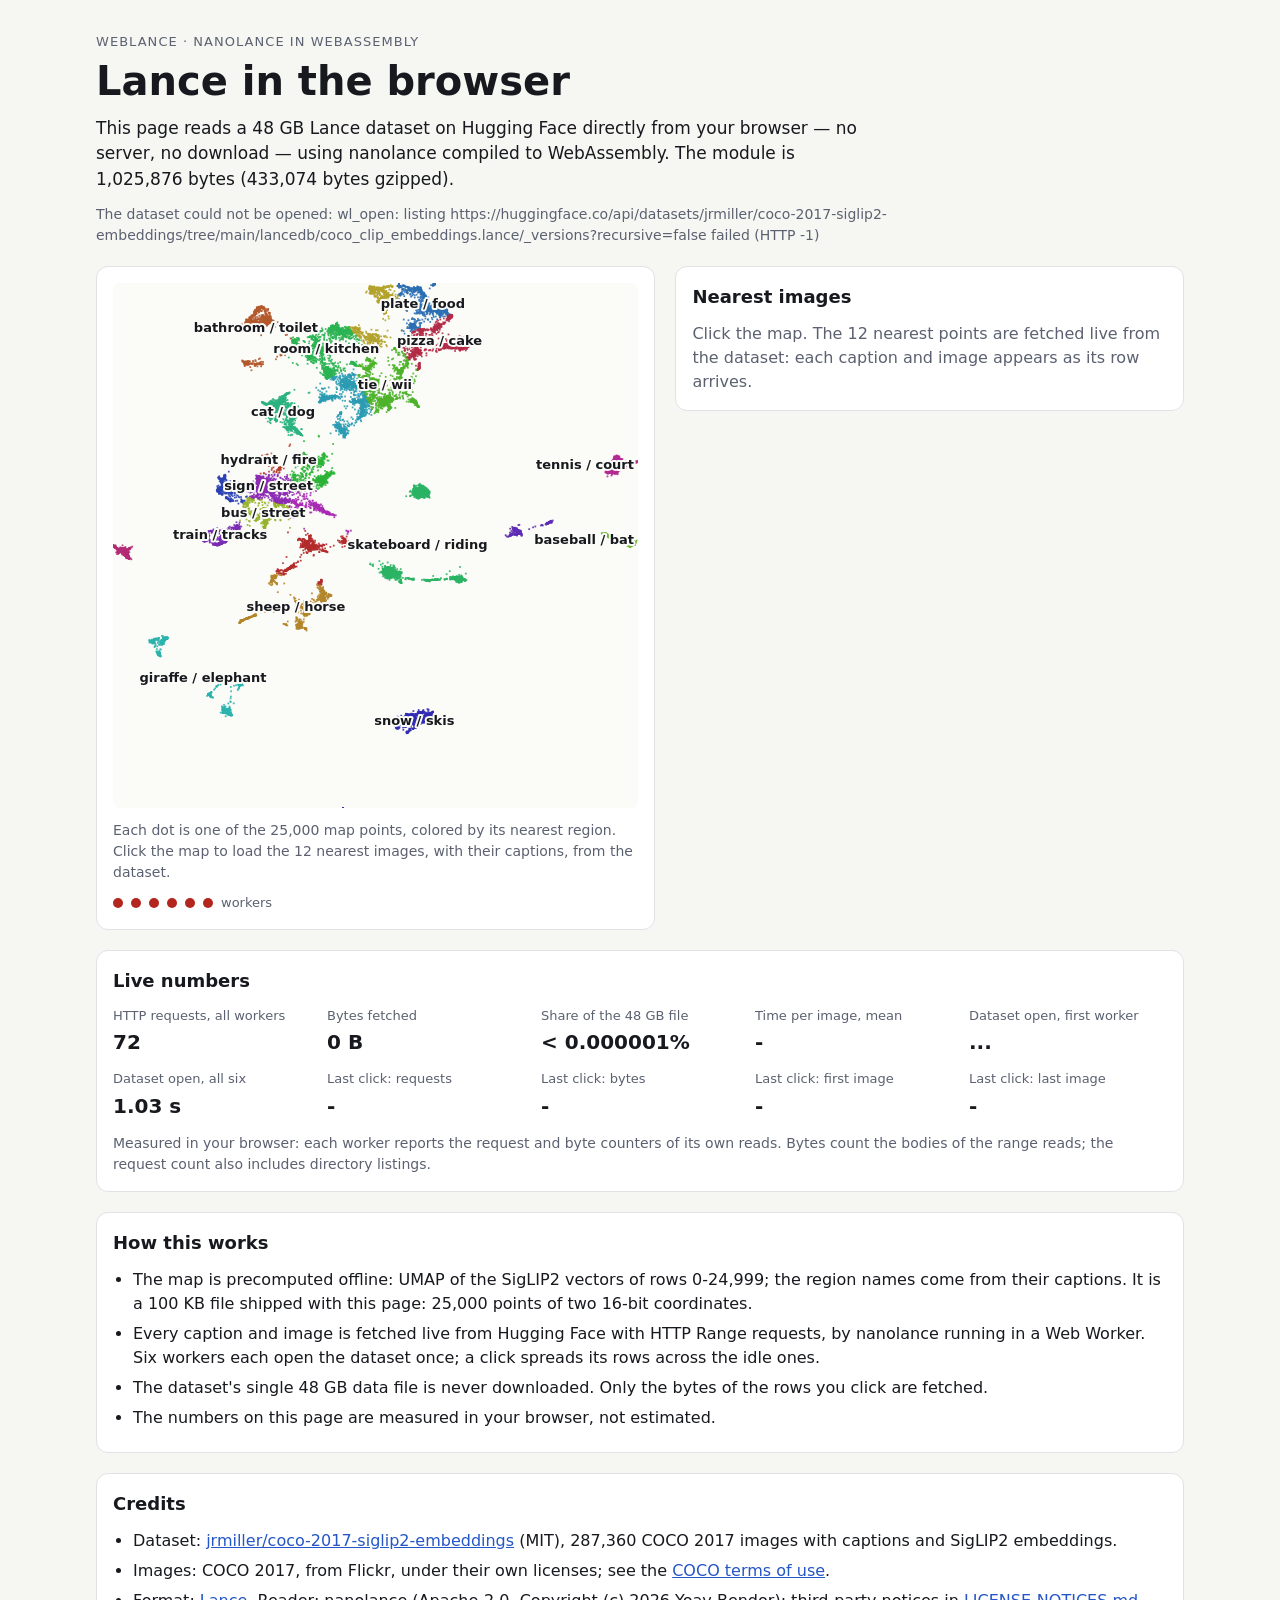
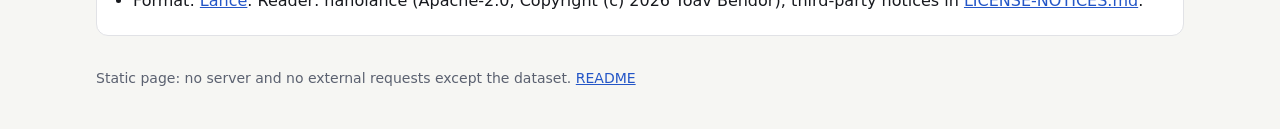
==== index.html @ 1dc1943f "Lance in the browser: a 48 GB Lance dataset on Hugging Face, read live by nanolance in WebAssembly A" ====
<!doctype html>
<html lang="en">
<head>
  <meta charset="utf-8">
  <meta name="viewport" content="width=device-width, initial-scale=1">
  <title>Lance in the browser</title>
  <meta name="description" content="Reads a 48 GB Lance dataset on Hugging Face from the browser, with no server and no download, using nanolance compiled to WebAssembly.">
  <link rel="icon" href="data:,">
  <link rel="stylesheet" href="style.css">
  <script src="app.js" defer></script>
</head>
<body>
  <header class="site">
    <div class="wrap">
      <p class="eyebrow">weblance &middot; nanolance in WebAssembly</p>
      <h1>Lance in the browser</h1>
      <p class="lede">This page reads a 48 GB Lance dataset on Hugging Face directly from your browser &mdash; no server, no download &mdash; using nanolance compiled to WebAssembly. The module is 1,025,876 bytes (433,074 bytes gzipped).</p>
      <p class="status" id="status" aria-live="polite">Starting...</p>
    </div>
  </header>

  <main class="wrap">
    <section class="grid">
      <div class="panel map-panel">
        <div class="map-wrap" id="map-wrap">
          <canvas id="map" role="img" aria-label="Scatter map of 25,000 COCO images placed by their image embeddings and colored by region. Click to load the nearest images."></canvas>
        </div>
        <p class="hint" id="hint">Loading the map...</p>
        <div class="pool" id="pool" aria-label="Worker pool"></div>
      </div>

      <div class="panel gallery-panel">
        <h2>Nearest images</h2>
        <div class="gallery" id="gallery">
          <p class="empty">Click the map. The 12 nearest points are fetched live from the dataset: each caption and image appears as its row arrives.</p>
        </div>
      </div>
    </section>

    <section class="panel stats" aria-labelledby="live-h">
      <h2 id="live-h">Live numbers</h2>
      <dl>
        <div><dt>HTTP requests, all workers</dt><dd id="s-requests">0</dd></div>
        <div><dt>Bytes fetched</dt><dd id="s-bytes">0 B</dd></div>
        <div><dt>Share of the 48 GB file</dt><dd id="s-fraction">0%</dd></div>
        <div><dt>Time per image, mean</dt><dd id="s-per-image">-</dd></div>
        <div><dt>Dataset open, first worker</dt><dd id="s-open-first">...</dd></div>
        <div><dt>Dataset open, all six</dt><dd id="s-open-all">...</dd></div>
        <div><dt>Last click: requests</dt><dd id="s-click-requests">-</dd></div>
        <div><dt>Last click: bytes</dt><dd id="s-click-bytes">-</dd></div>
        <div><dt>Last click: first image</dt><dd id="s-click-first">-</dd></div>
        <div><dt>Last click: last image</dt><dd id="s-click-last">-</dd></div>
      </dl>
      <p class="note">Measured in your browser: each worker reports the request and byte counters of its own reads. Bytes count the bodies of the range reads; the request count also includes directory listings.</p>
    </section>

    <section class="panel" aria-labelledby="how-h">
      <h2 id="how-h">How this works</h2>
      <ul class="how">
        <li>The map is precomputed offline: UMAP of the SigLIP2 vectors of rows 0-24,999; the region names come from their captions. It is a 100 KB file shipped with this page: 25,000 points of two 16-bit coordinates.</li>
        <li>Every caption and image is fetched live from Hugging Face with HTTP Range requests, by nanolance running in a Web Worker. Six workers each open the dataset once; a click spreads its rows across the idle ones.</li>
        <li>The dataset's single 48 GB data file is never downloaded. Only the bytes of the rows you click are fetched.</li>
        <li>The numbers on this page are measured in your browser, not estimated.</li>
      </ul>
    </section>

    <section class="panel" aria-labelledby="credit-h">
      <h2 id="credit-h">Credits</h2>
      <ul class="how">
        <li>Dataset: <a href="https://huggingface.co/datasets/jrmiller/coco-2017-siglip2-embeddings">jrmiller/coco-2017-siglip2-embeddings</a> (MIT), 287,360 COCO 2017 images with captions and SigLIP2 embeddings.</li>
        <li>Images: COCO 2017, from Flickr, under their own licenses; see the <a href="https://cocodataset.org/#termsofuse">COCO terms of use</a>.</li>
        <li>Format: <a href="https://lancedb.github.io/lance/">Lance</a>. Reader: nanolance (Apache-2.0, Copyright (c) 2026 Yoav Bendor); third-party notices in <a href="LICENSE-NOTICES.md">LICENSE-NOTICES.md</a>.</li>
      </ul>
    </section>
  </main>

  <footer class="wrap">
    <p>Static page: no server and no external requests except the dataset. <a href="README.md">README</a></p>
  </footer>
</body>
</html>
---- style.css ----
:root {
  --bg: #f6f6f3;
  --fg: #17191e;
  --muted: #5b6170;
  --panel: #ffffff;
  --line: #e1e2e6;
  --accent: #2456c7;
  --ok: #17794a;
  --err: #b3261e;
  --map-bg: #fbfbf8;
  --map-label: #17191e;
  --font: system-ui, -apple-system, "Segoe UI", Roboto, "Helvetica Neue", Arial, sans-serif;
  --mono: ui-monospace, SFMono-Regular, Menlo, Consolas, monospace;
  color-scheme: light;
}

@media (prefers-color-scheme: dark) {
  :root:not([data-theme="light"]) {
    --bg: #101217;
    --fg: #e9eaee;
    --muted: #9aa1b0;
    --panel: #171a21;
    --line: #2a2f3a;
    --accent: #7ea8ff;
    --ok: #5fd193;
    --err: #ff8a80;
    --map-bg: #0c0e13;
    --map-label: #f1f2f5;
    color-scheme: dark;
  }
}

:root[data-theme="dark"] {
  --bg: #101217;
  --fg: #e9eaee;
  --muted: #9aa1b0;
  --panel: #171a21;
  --line: #2a2f3a;
  --accent: #7ea8ff;
  --ok: #5fd193;
  --err: #ff8a80;
  --map-bg: #0c0e13;
  --map-label: #f1f2f5;
  color-scheme: dark;
}

* { box-sizing: border-box; }

body {
  margin: 0;
  background: var(--bg);
  color: var(--fg);
  font: 16px/1.5 var(--font);
  overflow-x: hidden;
}

a { color: var(--accent); }

code, .mono { font-family: var(--mono); font-size: 0.9em; overflow-wrap: anywhere; }

.wrap {
  max-width: 1120px;
  margin: 0 auto;
  padding: 0 16px;
}

header.site { padding: 32px 0 20px; }

.eyebrow {
  margin: 0 0 6px;
  font-size: 13px;
  color: var(--muted);
  text-transform: uppercase;
  letter-spacing: 0.08em;
}

h1 {
  margin: 0 0 12px;
  font-size: clamp(28px, 5vw, 40px);
  line-height: 1.15;
}

h2 {
  margin: 0 0 12px;
  font-size: 18px;
}

.lede {
  margin: 0 0 12px;
  max-width: 46em;
  font-size: 17px;
}

.status {
  margin: 0;
  font-size: 14px;
  color: var(--muted);
}

main.wrap { padding-bottom: 8px; }

.grid {
  display: grid;
  gap: 20px;
  grid-template-columns: minmax(0, 1fr);
}

@media (min-width: 900px) {
  .grid {
    grid-template-columns: minmax(0, 1.1fr) minmax(0, 1fr);
    align-items: start;
  }
}

.panel {
  min-width: 0;
  padding: 16px;
  background: var(--panel);
  border: 1px solid var(--line);
  border-radius: 12px;
}

main > section.panel { margin-top: 20px; }

.map-wrap { width: 100%; }

#map {
  display: block;
  max-width: 100%;
  border-radius: 8px;
  cursor: crosshair;
  touch-action: manipulation;
}

.hint {
  margin: 12px 0 0;
  font-size: 14px;
  color: var(--muted);
}

.pool {
  display: flex;
  align-items: center;
  gap: 6px;
  margin-top: 10px;
  font-size: 13px;
  color: var(--muted);
}

.pool .dot { margin-right: 2px; }

.dot {
  display: inline-block;
  width: 10px;
  height: 10px;
  border-radius: 50%;
  background: var(--line);
}

.dot.connecting {
  background: var(--muted);
  opacity: 0.4;
  animation: pulse 1.2s ease-in-out infinite alternate;
}

.dot.ready { background: var(--ok); }
.dot.error { background: var(--err); }

@keyframes pulse { to { opacity: 1; } }

.gallery {
  display: grid;
  gap: 12px;
  grid-template-columns: repeat(auto-fill, minmax(150px, 1fr));
}

.empty {
  margin: 0;
  color: var(--muted);
  grid-column: 1 / -1;
}

.card { margin: 0; min-width: 0; }

.thumb {
  position: relative;
  aspect-ratio: 4 / 3;
  overflow: hidden;
  border-radius: 8px;
  background: var(--line);
}

.thumb img {
  display: block;
  width: 100%;
  height: 100%;
  object-fit: cover;
  opacity: 0;
  transition: opacity 0.25s;
}

.card.loaded .thumb img { opacity: 1; }

.wait {
  position: absolute;
  inset: 0;
  display: flex;
  align-items: center;
  justify-content: center;
  padding: 8px;
  text-align: center;
  font-size: 12px;
  color: var(--muted);
}

.card.failed .wait { color: var(--err); }

figcaption {
  margin-top: 6px;
  font-size: 13px;
  line-height: 1.35;
  overflow-wrap: anywhere;
}

figcaption .rowno {
  display: block;
  font-family: var(--mono);
  font-size: 12px;
  color: var(--muted);
}

.stats dl {
  display: grid;
  gap: 12px 16px;
  grid-template-columns: repeat(2, minmax(0, 1fr));
  margin: 0;
}

@media (min-width: 700px) {
  .stats dl { grid-template-columns: repeat(5, minmax(0, 1fr)); }
}

.stats dt {
  font-size: 13px;
  color: var(--muted);
}

.stats dd {
  margin: 2px 0 0;
  font-size: 20px;
  font-weight: 600;
  font-variant-numeric: tabular-nums;
  overflow-wrap: anywhere;
}

.note, footer {
  font-size: 14px;
  color: var(--muted);
}

.note { margin: 12px 0 0; }

.how {
  margin: 0;
  padding-left: 20px;
}

.how li { margin-bottom: 6px; }

footer.wrap {
  padding-top: 24px;
  padding-bottom: 40px;
}

footer p { margin: 0; }

@media (prefers-reduced-motion: reduce) {
  .dot.connecting { animation: none; }
  .thumb img { transition: none; }
}
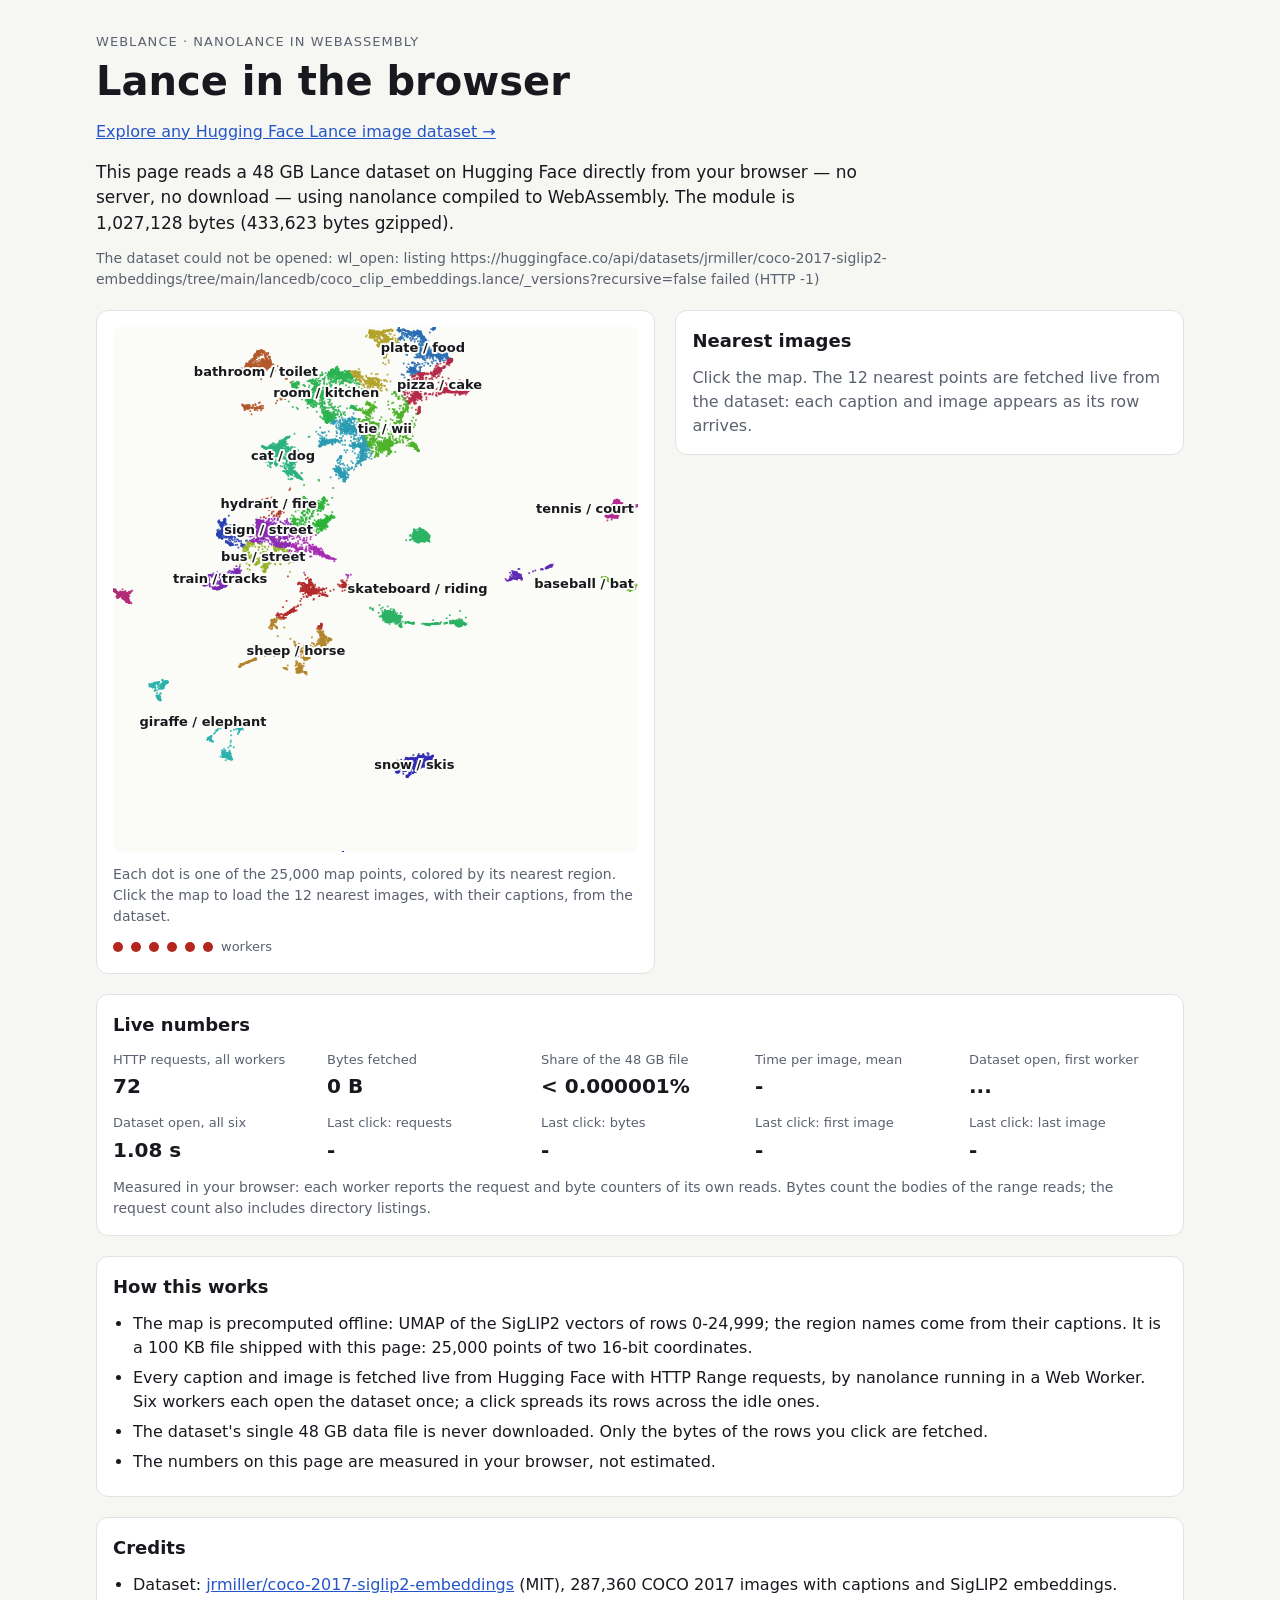
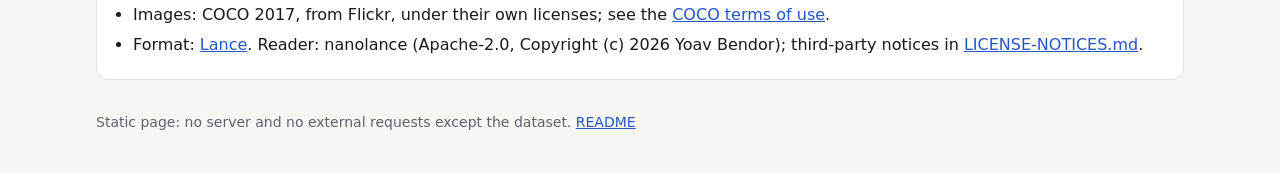
==== commit 9b2b9305: "Explore any Hugging Face Lance image dataset in the browser explore.html takes a Hugging Face datase" ====
--- a/index.html
+++ b/index.html
@@ -14,7 +14,8 @@
     <div class="wrap">
       <p class="eyebrow">weblance &middot; nanolance in WebAssembly</p>
       <h1>Lance in the browser</h1>
-      <p class="lede">This page reads a 48 GB Lance dataset on Hugging Face directly from your browser &mdash; no server, no download &mdash; using nanolance compiled to WebAssembly. The module is 1,025,876 bytes (433,074 bytes gzipped).</p>
+      <p class="back"><a href="explore.html">Explore any Hugging Face Lance image dataset &rarr;</a></p>
+      <p class="lede">This page reads a 48 GB Lance dataset on Hugging Face directly from your browser &mdash; no server, no download &mdash; using nanolance compiled to WebAssembly. The module is 1,027,128 bytes (433,623 bytes gzipped).</p>
       <p class="status" id="status" aria-live="polite">Starting...</p>
     </div>
   </header>
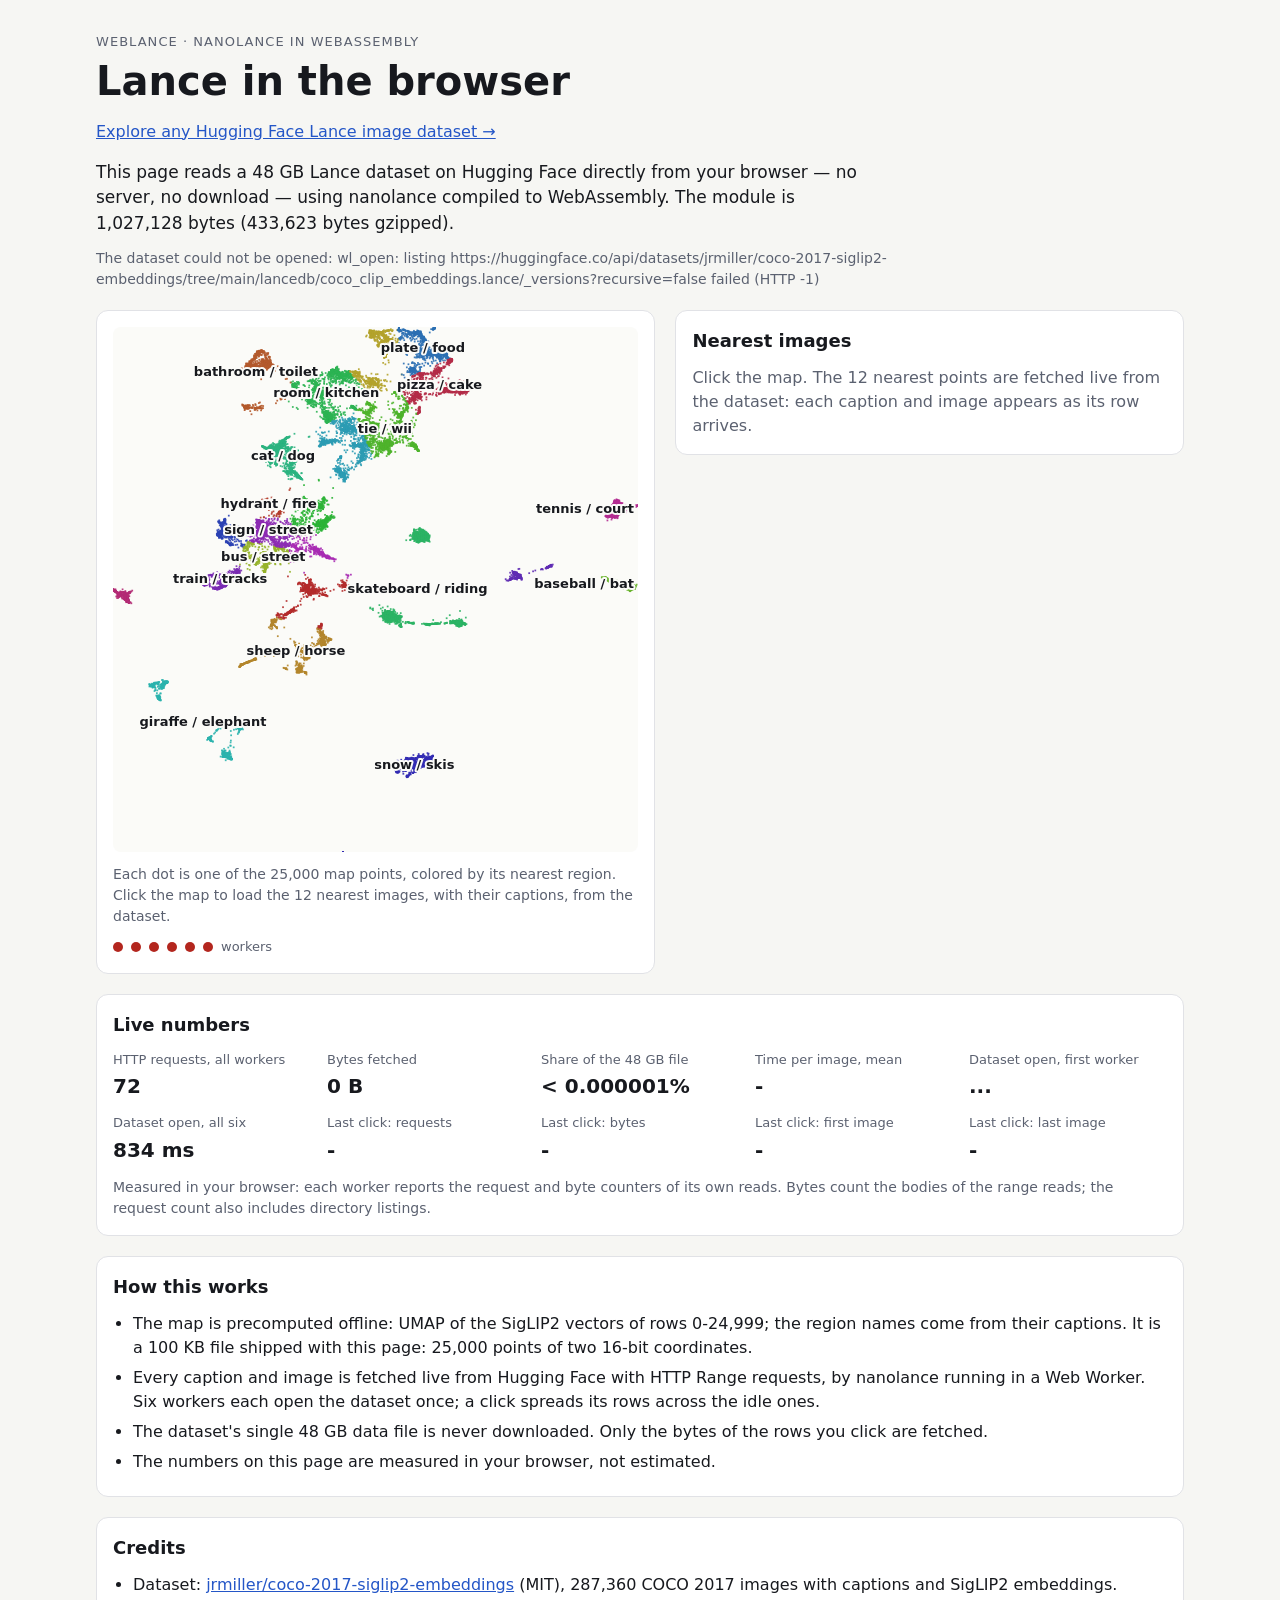
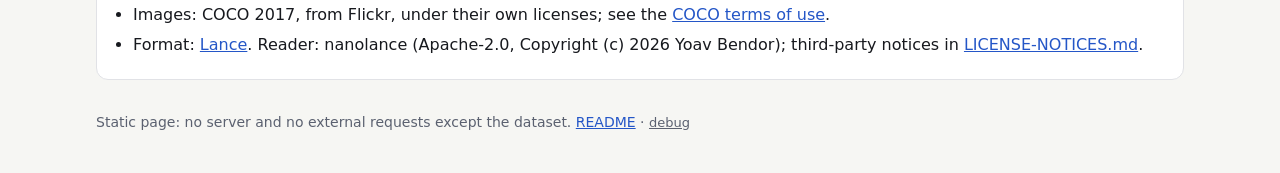
==== commit 34de6ea5: "Debug log for both pages that survives a tab crash debug.js records timings, request and byte counte" ====
--- a/index.html
+++ b/index.html
@@ -7,6 +7,7 @@
   <meta name="description" content="Reads a 48 GB Lance dataset on Hugging Face from the browser, with no server and no download, using nanolance compiled to WebAssembly.">
   <link rel="icon" href="data:,">
   <link rel="stylesheet" href="style.css">
+  <script src="debug.js"></script>
   <script src="app.js" defer></script>
 </head>
 <body>
